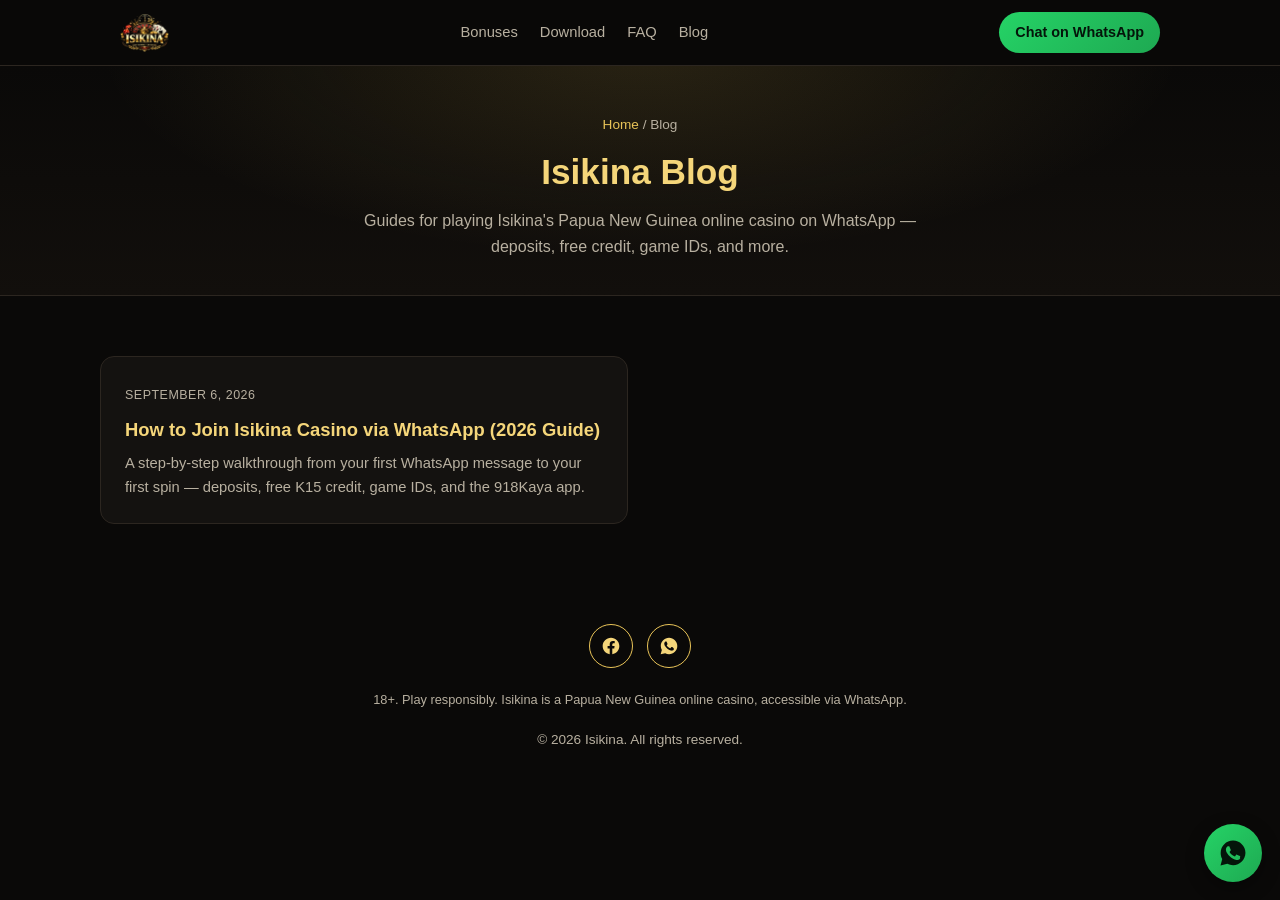
==== blog/index.html @ 1acdf0c7 "Fix large empty gap under logo on mobile The transparency step (fuzz-based black removal) had left ~" ====
<!DOCTYPE html>
<html lang="en">
<head>
<!-- Google tag (gtag.js), deferred until after load to keep it off the critical rendering path -->
<script>
  window.dataLayer = window.dataLayer || [];
  function gtag(){dataLayer.push(arguments);}
  gtag('js', new Date());
  gtag('config', 'G-35WQNCTC9N');
  window.addEventListener('load', function () {
    var s = document.createElement('script');
    s.async = true;
    s.src = 'https://www.googletagmanager.com/gtag/js?id=G-35WQNCTC9N';
    document.head.appendChild(s);
  });
</script>
<meta charset="UTF-8">
<meta name="viewport" content="width=device-width, initial-scale=1.0">
<title>Isikina Blog – Guides for Playing on WhatsApp</title>
<meta name="description" content="Guides on joining Isikina, claiming free credit, getting your 918Kaya game ID, and playing Isikina's Papua New Guinea online casino via WhatsApp.">
<link rel="canonical" href="https://www.isikina.com/blog/index.html">

<meta property="og:type" content="website">
<meta property="og:title" content="Isikina Blog – Guides for Playing on WhatsApp">
<meta property="og:description" content="Guides on joining Isikina, claiming free credit, getting your 918Kaya game ID, and playing Isikina's Papua New Guinea online casino via WhatsApp.">
<meta property="og:image" content="https://www.isikina.com/images/isikina-logo-og.jpg">
<meta property="og:url" content="https://www.isikina.com/blog/index.html">
<meta name="twitter:card" content="summary_large_image">

<link rel="icon" type="image/png" sizes="32x32" href="../images/favicon-32.png">
<link rel="apple-touch-icon" href="../images/favicon-180.png">
<link rel="stylesheet" href="../css/site.css">
</head>
<body>

<header>
  <div class="nav">
    <a href="../index.html" class="brand">
      <img src="../images/isikina-logo-header.webp" alt="Isikina logo" width="100" height="77">
    </a>
    <nav class="nav-links">
      <a href="../index.html#bonuses">Bonuses</a>
      <a href="../index.html#download">Download</a>
      <a href="../index.html#faq">FAQ</a>
      <a href="index.html">Blog</a>
    </nav>
    <div class="header-actions">
      <button class="nav-toggle" aria-label="Menu">☰</button>
      <a class="btn-wa-small" href="https://tinyurl.com/isikina-event" target="_blank" rel="noopener">Chat on WhatsApp</a>
    </div>
  </div>
</header>

<section class="page-hero">
  <div class="container">
    <div class="breadcrumb"><a href="../index.html">Home</a> / Blog</div>
    <h1>Isikina Blog</h1>
    <p style="color:var(--text-dim);max-width:560px;margin:0 auto;">Guides for playing Isikina's Papua New Guinea online casino on WhatsApp — deposits, free credit, game IDs, and more.</p>
  </div>
</section>

<main>
  <section>
    <div class="post-grid">
      <a class="post-card" href="how-to-join-isikina-casino.html">
        <span class="post-date">September 6, 2026</span>
        <h2>How to Join Isikina Casino via WhatsApp (2026 Guide)</h2>
        <p>A step-by-step walkthrough from your first WhatsApp message to your first spin — deposits, free K15 credit, game IDs, and the 918Kaya app.</p>
      </a>
    </div>
  </section>
</main>

<footer>
  <div class="social-links">
    <a href="https://www.facebook.com/share/19qxvDRtX2/?mibextid=wwXIfr" target="_blank" rel="noopener" aria-label="Isikina on Facebook">
      <svg viewBox="0 0 24 24"><path d="M22 12c0-5.52-4.48-10-10-10S2 6.48 2 12c0 4.99 3.66 9.13 8.44 9.88v-6.99H7.9v-2.89h2.54V9.79c0-2.5 1.49-3.89 3.77-3.89 1.09 0 2.23.2 2.23.2v2.45h-1.26c-1.24 0-1.63.77-1.63 1.56v1.88h2.78l-.44 2.89h-2.34v6.99C18.34 21.13 22 16.99 22 12z"/></svg>
    </a>
    <a href="https://whatsapp.com/channel/0029Vb8jQrjIN9ioDK9UNj2c" target="_blank" rel="noopener" aria-label="Isikina WhatsApp Channel">
      <svg viewBox="0 0 24 24"><path d="M12.04 2C6.58 2 2.13 6.45 2.13 11.91c0 1.75.46 3.39 1.26 4.82L2 22l5.44-1.36a9.87 9.87 0 0 0 4.6 1.14h.01c5.46 0 9.91-4.45 9.91-9.91C21.96 6.45 17.5 2 12.04 2zm5.8 14.13c-.24.68-1.4 1.3-1.93 1.38-.5.08-1.13.11-1.82-.11-.42-.13-.96-.31-1.65-.6-2.9-1.25-4.79-4.17-4.94-4.36-.15-.2-1.18-1.57-1.18-3 0-1.42.75-2.12 1.01-2.41.26-.29.57-.36.76-.36.19 0 .38 0 .55.01.18.01.41-.07.64.49.24.58.81 2 .88 2.14.07.15.11.32.02.51-.09.19-.14.31-.27.48-.14.17-.29.37-.41.5-.14.14-.28.29-.12.57.16.28.71 1.18 1.53 1.91 1.05.94 1.94 1.23 2.22 1.37.28.14.44.12.6-.07.16-.19.7-.82.89-1.1.19-.28.38-.23.63-.14.26.09 1.66.79 1.94.93.28.14.47.21.54.33.07.12.07.68-.17 1.36z"/></svg>
    </a>
  </div>
  <p class="disclaimer">18+. Play responsibly. Isikina is a Papua New Guinea online casino, accessible via WhatsApp.</p>
  <p>&copy; 2026 Isikina. All rights reserved.</p>
</footer>

<a class="fab-wa" href="https://tinyurl.com/isikina-event" target="_blank" rel="noopener" aria-label="Chat on WhatsApp">
  <svg xmlns="http://www.w3.org/2000/svg" width="30" height="30" viewBox="0 0 24 24" fill="#04150a"><path d="M12.04 2C6.58 2 2.13 6.45 2.13 11.91c0 1.75.46 3.39 1.26 4.82L2 22l5.44-1.36a9.87 9.87 0 0 0 4.6 1.14h.01c5.46 0 9.91-4.45 9.91-9.91C21.96 6.45 17.5 2 12.04 2zm5.8 14.13c-.24.68-1.4 1.3-1.93 1.38-.5.08-1.13.11-1.82-.11-.42-.13-.96-.31-1.65-.6-2.9-1.25-4.79-4.17-4.94-4.36-.15-.2-1.18-1.57-1.18-3 0-1.42.75-2.12 1.01-2.41.26-.29.57-.36.76-.36.19 0 .38 0 .55.01.18.01.41-.07.64.49.24.58.81 2 .88 2.14.07.15.11.32.02.51-.09.19-.14.31-.27.48-.14.17-.29.37-.41.5-.14.14-.28.29-.12.57.16.28.71 1.18 1.53 1.91 1.05.94 1.94 1.23 2.22 1.37.28.14.44.12.6-.07.16-.19.7-.82.89-1.1.19-.28.38-.23.63-.14.26.09 1.66.79 1.94.93.28.14.47.21.54.33.07.12.07.68-.17 1.36z"/></svg>
</a>

<script src="../js/nav.js"></script>

</body>
</html>
---- css/site.css ----
:root{
  --bg:#0a0908;
  --bg-panel:#141210;
  --bg-panel-2:#1b1815;
  --gold:#e9c458;
  --gold-bright:#f5d67a;
  --red:#b3242c;
  --text:#f1ece1;
  --text-dim:#b8b0a0;
  --border:#2c2620;
}
*{box-sizing:border-box;}
html{scroll-behavior:smooth;}
body{
  margin:0;
  background:var(--bg);
  color:var(--text);
  font-family:-apple-system,BlinkMacSystemFont,"Segoe UI",Roboto,Arial,sans-serif;
  line-height:1.6;
}
a{color:inherit;}
img{max-width:100%;display:block;}
.container{max-width:1080px;margin:0 auto;padding:0 20px;}

/* Announcement slider */
.announce-bar{
  position:relative;width:100%;height:38px;overflow:hidden;
  background:linear-gradient(90deg,#7a1319,var(--red),#7a1319);
  border-bottom:1px solid var(--border);
}
.announce-slide{
  position:absolute;inset:0;display:flex;align-items:center;justify-content:center;gap:8px;
  text-decoration:none;color:var(--gold-bright);font-weight:700;font-size:0.82rem;
  letter-spacing:0.4px;text-align:center;padding:0 16px;opacity:0;
  animation:announceFade 16s infinite;
}
.announce-slide:hover{color:#fff;}
.announce-slide:nth-child(1){animation-delay:0s;}
.announce-slide:nth-child(2){animation-delay:4s;}
.announce-slide:nth-child(3){animation-delay:8s;}
.announce-slide:nth-child(4){animation-delay:12s;}
@keyframes announceFade{
  0%{opacity:0;transform:translateY(6px);}
  3%,20%{opacity:1;transform:translateY(0);}
  23%,100%{opacity:0;transform:translateY(-6px);}
}
@media (prefers-reduced-motion:reduce){
  .announce-slide{animation:none;opacity:0;position:static;}
  .announce-slide:first-child{opacity:1;}
  .announce-slide:not(:first-child){display:none;}
}
@media (max-width:480px){ .announce-slide{font-size:0.72rem;} }

/* Header */
header{
  position:sticky;top:0;z-index:50;
  background:rgba(10,9,8,0.92);
  backdrop-filter:blur(6px);
  border-bottom:1px solid var(--border);
}
.nav{position:relative;display:flex;align-items:center;justify-content:space-between;padding:12px 20px;max-width:1080px;margin:0 auto;}
.brand{display:flex;align-items:center;gap:10px;font-weight:800;letter-spacing:1px;color:var(--gold-bright);text-decoration:none;font-size:1.1rem;}
.brand img{height:38px;width:auto;}
.nav-links{display:flex;gap:22px;font-size:0.92rem;}
.nav-links a{text-decoration:none;color:var(--text-dim);}
.nav-links a:hover{color:var(--gold);}
.btn-wa-small{background:linear-gradient(135deg,#25D366,#1ea952);color:#04150a;padding:9px 16px;border-radius:999px;font-weight:700;text-decoration:none;font-size:0.9rem;white-space:nowrap;}
.header-actions{display:flex;align-items:center;gap:10px;}
.header-social{
  width:34px;height:34px;border-radius:50%;border:1.5px solid var(--gold);
  display:flex;align-items:center;justify-content:center;flex-shrink:0;
  transition:background .15s ease;
}
.header-social svg{width:16px;height:16px;fill:var(--gold-bright);}
.header-social:hover{background:var(--gold);}
.header-social:hover svg{fill:#0a0908;}
.nav-toggle{
  display:none;background:none;border:1.5px solid var(--gold);border-radius:8px;
  width:38px;height:38px;color:var(--gold-bright);font-size:1.3rem;cursor:pointer;
  align-items:center;justify-content:center;flex-shrink:0;
}
@media (max-width:720px){
  .nav-toggle{display:flex;}
  .nav-links{
    display:none;position:absolute;top:100%;left:0;right:0;
    flex-direction:column;gap:0;background:var(--bg);
    border-bottom:1px solid var(--border);padding:8px 20px;z-index:40;
  }
  .nav-links.open{display:flex;}
  .nav-links a{padding:13px 0;border-bottom:1px solid var(--border);}
  .nav-links a:last-child{border-bottom:none;}
}
@media (max-width:420px){ .header-social{display:none;} }

/* Follow section */
.follow-section{background:linear-gradient(180deg,#120f0c,#0a0908);border-bottom:1px solid var(--border);}
.follow-grid{display:grid;grid-template-columns:1fr 1fr;gap:20px;max-width:760px;margin:0 auto;}
.follow-card{
  display:flex;align-items:center;gap:16px;
  background:var(--bg-panel);border:1.5px solid var(--gold);border-radius:14px;
  padding:22px;text-decoration:none;color:var(--text);transition:transform .15s ease,background .15s ease;
}
.follow-card:hover{transform:translateY(-3px);background:var(--bg-panel-2);}
.follow-card svg{width:36px;height:36px;fill:var(--gold-bright);flex-shrink:0;}
.follow-card strong{display:block;color:var(--gold-bright);font-size:1.02rem;margin-bottom:2px;}
.follow-card span{color:var(--text-dim);font-size:0.85rem;line-height:1.4;}
@media (max-width:600px){ .follow-grid{grid-template-columns:1fr;} }

/* Hero */
.hero{
  position:relative;
  padding:64px 20px 56px;
  text-align:center;
  background:
    radial-gradient(ellipse at 50% -10%, rgba(233,196,88,0.14), transparent 60%),
    linear-gradient(180deg,#0a0908,#120f0c);
  border-bottom:1px solid var(--border);
}
.hero img.logo{max-width:260px;margin:0 auto 22px;}
.hero h1{
  font-size:clamp(1.7rem,4.2vw,2.6rem);
  margin:0 0 10px;
  color:var(--gold-bright);
  letter-spacing:0.5px;
}
.hero .tagline{
  color:var(--gold);
  font-weight:700;
  letter-spacing:2px;
  text-transform:uppercase;
  font-size:0.85rem;
  margin-bottom:16px;
}
.hero p.sub{max-width:620px;margin:0 auto 28px;color:var(--text-dim);font-size:1.02rem;}
.hero-ctas{display:flex;gap:14px;justify-content:center;flex-wrap:wrap;}

.btn{
  display:inline-block;padding:15px 30px;border-radius:10px;
  font-weight:800;text-decoration:none;font-size:1rem;
  transition:transform .15s ease;
}
.btn:hover{transform:translateY(-2px);}
.btn-primary{background:linear-gradient(135deg,#25D366,#1ea952);color:#04150a;}
.btn-secondary{background:transparent;border:1.5px solid var(--gold);color:var(--gold-bright);}

/* Quick facts strip */
.facts{
  display:grid;grid-template-columns:repeat(4,1fr);gap:1px;
  background:var(--border);
  border-top:1px solid var(--border);border-bottom:1px solid var(--border);
}
.facts div{background:var(--bg-panel);padding:22px 10px;text-align:center;}
.facts strong{display:block;color:var(--gold-bright);font-size:1.25rem;margin-bottom:4px;}
.facts span{color:var(--text-dim);font-size:0.82rem;}
@media (max-width:720px){ .facts{grid-template-columns:repeat(2,1fr);} }

section{padding:60px 20px;}
.section-title{text-align:center;margin-bottom:8px;font-size:clamp(1.4rem,3vw,1.9rem);color:var(--gold-bright);}
.section-sub{text-align:center;color:var(--text-dim);max-width:560px;margin:0 auto 40px;}

/* Steps */
.steps{display:grid;grid-template-columns:repeat(3,1fr);gap:24px;max-width:1080px;margin:0 auto;}
.step{background:var(--bg-panel);border:1px solid var(--border);border-radius:14px;padding:28px 22px;text-align:center;}
.step .num{
  width:40px;height:40px;border-radius:50%;background:var(--red);color:#fff;
  display:flex;align-items:center;justify-content:center;font-weight:800;margin:0 auto 16px;
}
.step h3{color:var(--gold);margin:0 0 8px;font-size:1.05rem;}
.step p{color:var(--text-dim);font-size:0.94rem;margin:0;}
@media (max-width:800px){ .steps{grid-template-columns:1fr;} }

/* Bonuses */
.bonus-grid{display:grid;grid-template-columns:1fr 1fr;gap:24px;max-width:960px;margin:0 auto;}
.bonus-card{
  background:linear-gradient(160deg,var(--bg-panel-2),var(--bg-panel));
  border:1px solid var(--border);border-radius:16px;padding:30px 26px;
}
.bonus-card h3{color:var(--gold-bright);margin-top:0;font-size:1.2rem;}
.bonus-card ul{margin:14px 0 20px;padding-left:20px;color:var(--text-dim);font-size:0.94rem;}
.bonus-card li{margin-bottom:6px;}
@media (max-width:760px){ .bonus-grid{grid-template-columns:1fr;} }

/* Games slider */
.slider{
  position:relative;max-width:900px;margin:0 auto;border-radius:14px;overflow:hidden;
  border:1px solid var(--border);background:var(--bg-panel);aspect-ratio:1200/524;
}
.slider-track{display:flex;height:100%;transition:transform .5s ease;}
.slider-track img{width:100%;height:100%;flex-shrink:0;display:block;object-fit:cover;}
.slider-btn{
  position:absolute;top:50%;transform:translateY(-50%);
  background:rgba(10,9,8,0.65);color:var(--gold-bright);border:1px solid var(--gold);
  width:40px;height:40px;border-radius:50%;display:flex;align-items:center;justify-content:center;
  cursor:pointer;font-size:1.3rem;line-height:1;
}
.slider-btn:hover{background:var(--gold);color:#0a0908;}
.slider-btn.prev{left:12px;}
.slider-btn.next{right:12px;}
.slider-dots{display:flex;justify-content:center;gap:4px;margin-top:16px;}
.slider-dots button{
  width:24px;height:24px;background:none;border:none;cursor:pointer;padding:0;
  position:relative;
}
.slider-dots button::after{
  content:"";position:absolute;top:50%;left:50%;transform:translate(-50%,-50%);
  width:9px;height:9px;border-radius:50%;background:var(--border);
}
.slider-dots button.active::after{background:var(--gold);}
@media (max-width:600px){ .slider-btn{width:34px;height:34px;font-size:1.1rem;} }

/* Why */
.why-grid{display:grid;grid-template-columns:repeat(2,1fr);gap:20px;max-width:960px;margin:0 auto;}
.why-item{display:flex;gap:14px;padding:18px;}
.why-item .dot{color:var(--gold);font-size:1.3rem;line-height:1;}
.why-item h3{margin:0 0 4px;color:var(--gold-bright);font-size:1rem;}
.why-item p{margin:0;color:var(--text-dim);font-size:0.92rem;}
@media (max-width:720px){ .why-grid{grid-template-columns:1fr;} }

/* FAQ */
.faq{max-width:760px;margin:0 auto;}
details{
  background:var(--bg-panel);border:1px solid var(--border);border-radius:10px;
  padding:16px 20px;margin-bottom:12px;
}
summary{cursor:pointer;font-weight:700;color:var(--gold-bright);list-style:none;}
summary::-webkit-details-marker{display:none;}
summary::after{content:"+";float:right;color:var(--gold);}
details[open] summary::after{content:"−";}
details p{color:var(--text-dim);margin:12px 0 2px;font-size:0.94rem;}

/* Final CTA */
.final-cta{
  text-align:center;background:linear-gradient(135deg,#1b1000,#0a0908);
  border-top:1px solid var(--border);border-bottom:1px solid var(--border);
}
.final-cta h2{color:var(--gold-bright);font-size:clamp(1.4rem,3vw,2rem);margin-bottom:10px;}
.final-cta p{color:var(--text-dim);margin-bottom:26px;}

footer{padding:40px 20px 100px;text-align:center;color:var(--text-dim);font-size:0.85rem;}
footer .disclaimer{max-width:640px;margin:0 auto 18px;font-size:0.8rem;color:var(--text-dim);}
footer a{color:var(--gold);text-decoration:none;}
.social-links{display:flex;justify-content:center;gap:14px;margin-bottom:22px;}
.social-links a{
  width:44px;height:44px;border-radius:50%;
  border:1.5px solid var(--gold);
  display:flex;align-items:center;justify-content:center;
  transition:background .15s ease,transform .15s ease;
}
.social-links a:hover{background:var(--gold);transform:translateY(-2px);}
.social-links a:hover svg{fill:#0a0908;}
.social-links svg{width:20px;height:20px;fill:var(--gold-bright);transition:fill .15s ease;}

/* Floating WhatsApp button (mobile) */
.fab-wa{
  position:fixed;bottom:18px;right:18px;z-index:60;
  background:linear-gradient(135deg,#25D366,#1ea952);
  color:#04150a;width:58px;height:58px;border-radius:50%;
  display:flex;align-items:center;justify-content:center;
  text-decoration:none;font-size:1.6rem;font-weight:800;
  box-shadow:0 6px 18px rgba(0,0,0,0.4);
}

/* ============ Blog ============ */
.page-hero{
  padding:48px 20px 36px;text-align:center;
  background:radial-gradient(ellipse at 50% -10%, rgba(233,196,88,0.14), transparent 60%), linear-gradient(180deg,#0a0908,#120f0c);
  border-bottom:1px solid var(--border);
}
.page-hero h1{color:var(--gold-bright);font-size:clamp(1.5rem,3.6vw,2.2rem);margin:8px 0;}
.breadcrumb{font-size:0.85rem;color:var(--text-dim);}
.breadcrumb a{color:var(--gold);text-decoration:none;}

.post-grid{display:grid;grid-template-columns:repeat(2,1fr);gap:24px;max-width:1080px;margin:0 auto;}
@media (max-width:760px){ .post-grid{grid-template-columns:1fr;} }
.post-card{
  background:var(--bg-panel);border:1px solid var(--border);border-radius:14px;
  padding:24px;text-decoration:none;display:block;transition:transform .15s ease;
}
.post-card:hover{transform:translateY(-3px);}
.post-card .post-date{color:var(--text-dim);font-size:0.78rem;text-transform:uppercase;letter-spacing:0.5px;}
.post-card h2{color:var(--gold-bright);font-size:1.15rem;margin:8px 0;}
.post-card p{color:var(--text-dim);font-size:0.92rem;margin:0;}

article.post{max-width:720px;margin:0 auto;padding:48px 20px 80px;}
article.post .post-meta{color:var(--text-dim);font-size:0.85rem;margin-bottom:28px;}
article.post h2{color:var(--gold-bright);font-size:1.35rem;margin-top:36px;}
article.post h3{color:var(--gold);font-size:1.1rem;}
article.post p{color:var(--text);font-size:1rem;}
article.post ul,article.post ol{color:var(--text);}
article.post a.inline-link{color:var(--gold);text-decoration:underline;}
.toc-box{background:var(--bg-panel);border:1px solid var(--border);border-radius:12px;padding:20px 24px;margin:24px 0;}
.toc-box h2{margin-top:0!important;font-size:1rem!important;}
.toc-box ol{margin:0;padding-left:20px;color:var(--text-dim);font-size:0.92rem;}
.toc-box a{color:var(--gold);text-decoration:none;}
.jump-top{display:inline-block;margin:8px 0 20px;font-size:0.82rem;color:var(--gold);text-decoration:none;}
.back-link{display:inline-block;margin-bottom:24px;color:var(--gold);text-decoration:none;font-size:0.9rem;}
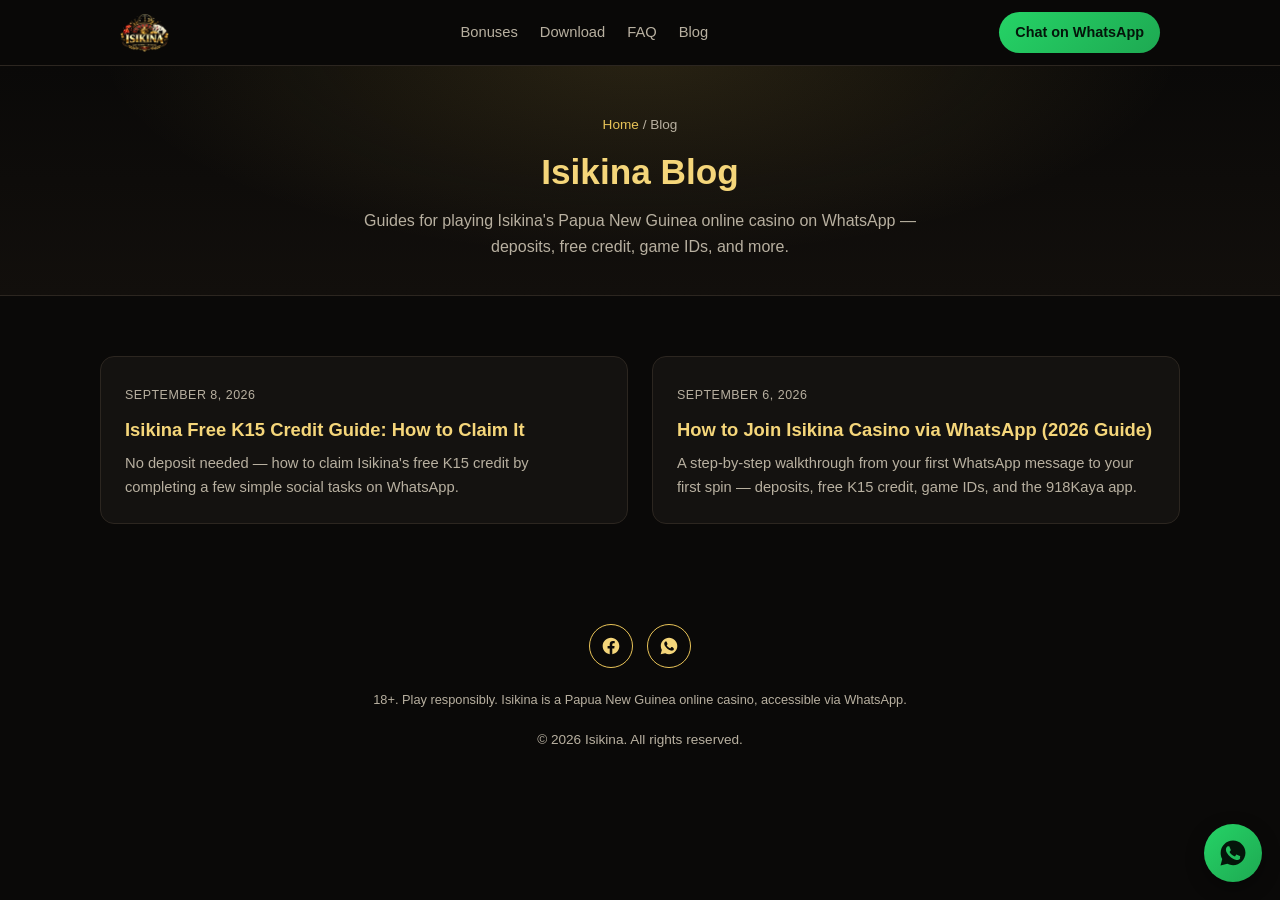
==== commit 4bee5446: "Add blog post: Isikina Free K15 Credit Guide New post targeting "Isikina free credit guide" (from th" ====
--- a/blog/index.html
+++ b/blog/index.html
@@ -62,6 +62,11 @@
 <main>
   <section>
     <div class="post-grid">
+      <a class="post-card" href="isikina-free-credit-guide.html">
+        <span class="post-date">September 8, 2026</span>
+        <h2>Isikina Free K15 Credit Guide: How to Claim It</h2>
+        <p>No deposit needed — how to claim Isikina's free K15 credit by completing a few simple social tasks on WhatsApp.</p>
+      </a>
       <a class="post-card" href="how-to-join-isikina-casino.html">
         <span class="post-date">September 6, 2026</span>
         <h2>How to Join Isikina Casino via WhatsApp (2026 Guide)</h2>
--- a/css/site.css
+++ b/css/site.css
@@ -116,7 +116,6 @@
     linear-gradient(180deg,#0a0908,#120f0c);
   border-bottom:1px solid var(--border);
 }
-.hero img.logo{max-width:260px;margin:0 auto 22px;}
 .hero h1{
   font-size:clamp(1.7rem,4.2vw,2.6rem);
   margin:0 0 10px;
@@ -170,7 +169,8 @@
 @media (max-width:800px){ .steps{grid-template-columns:1fr;} }
 
 /* Bonuses */
-.bonus-grid{display:grid;grid-template-columns:1fr 1fr;gap:24px;max-width:960px;margin:0 auto;}
+.bonus-grid{display:grid;grid-template-columns:repeat(3,1fr);gap:24px;max-width:1080px;margin:0 auto;}
+@media (max-width:900px){ .bonus-grid{grid-template-columns:1fr 1fr;} }
 .bonus-card{
   background:linear-gradient(160deg,var(--bg-panel-2),var(--bg-panel));
   border:1px solid var(--border);border-radius:16px;padding:30px 26px;
@@ -186,7 +186,7 @@
   border:1px solid var(--border);background:var(--bg-panel);aspect-ratio:1200/524;
 }
 .slider-track{display:flex;height:100%;transition:transform .5s ease;}
-.slider-track img{width:100%;height:100%;flex-shrink:0;display:block;object-fit:cover;}
+.slider-track img{width:100%;height:100%;flex-shrink:0;display:block;object-fit:contain;background:var(--bg-panel);}
 .slider-btn{
   position:absolute;top:50%;transform:translateY(-50%);
   background:rgba(10,9,8,0.65);color:var(--gold-bright);border:1px solid var(--gold);
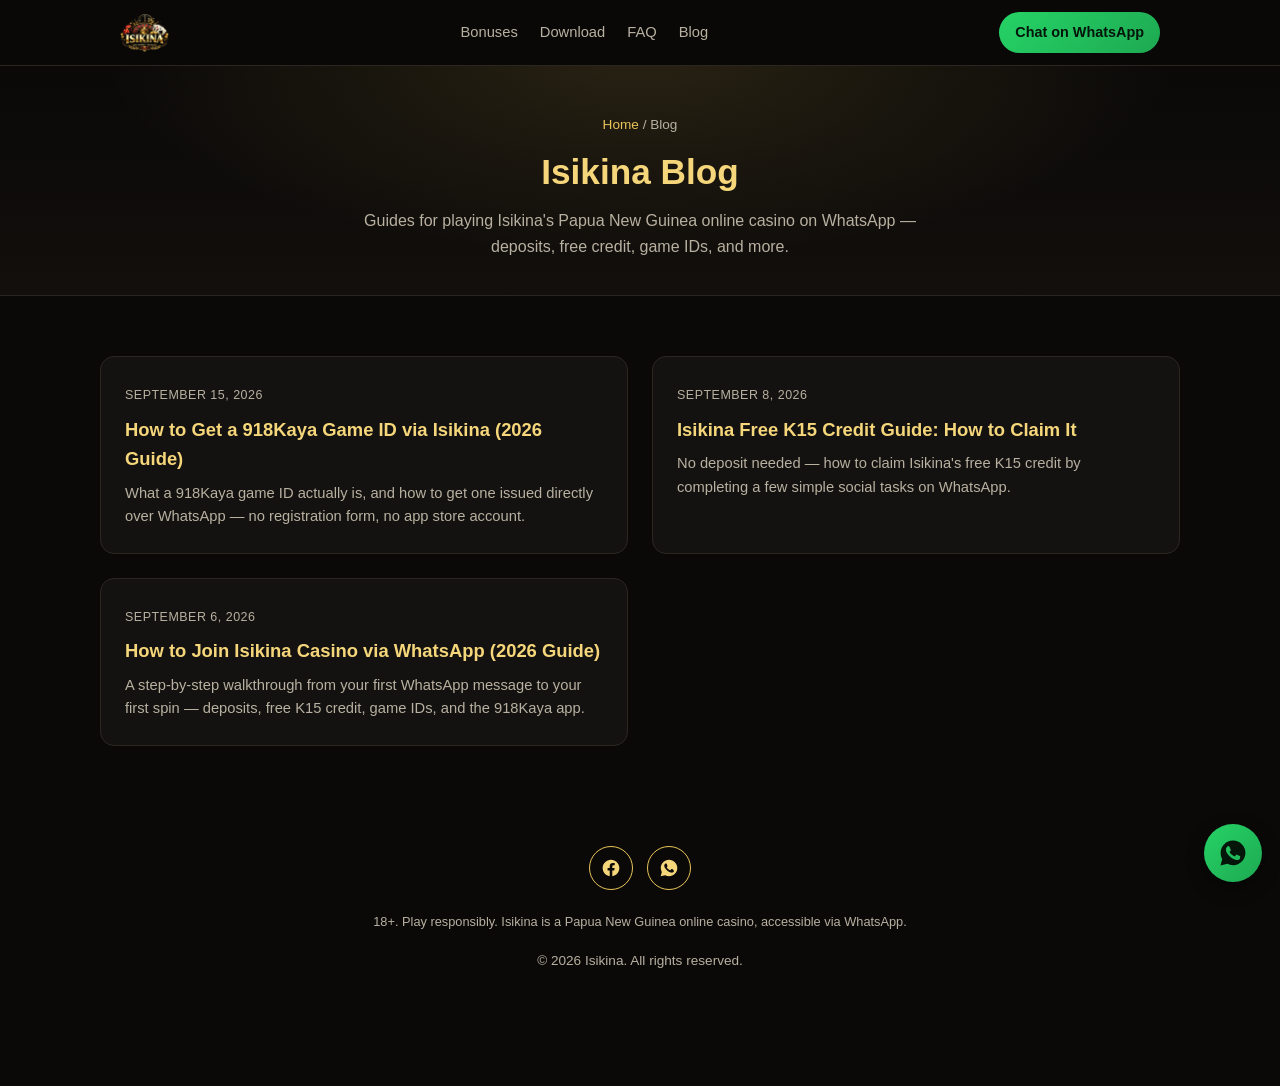
==== commit 7c49e154: "Add blog post: How to Get a 918Kaya Game ID via Isikina Co-Authored-By: Claude Sonnet 5 <noreply@ant" ====
--- a/blog/index.html
+++ b/blog/index.html
@@ -62,6 +62,11 @@
 <main>
   <section>
     <div class="post-grid">
+      <a class="post-card" href="how-to-get-918kaya-game-id.html">
+        <span class="post-date">September 15, 2026</span>
+        <h2>How to Get a 918Kaya Game ID via Isikina (2026 Guide)</h2>
+        <p>What a 918Kaya game ID actually is, and how to get one issued directly over WhatsApp — no registration form, no app store account.</p>
+      </a>
       <a class="post-card" href="isikina-free-credit-guide.html">
         <span class="post-date">September 8, 2026</span>
         <h2>Isikina Free K15 Credit Guide: How to Claim It</h2>
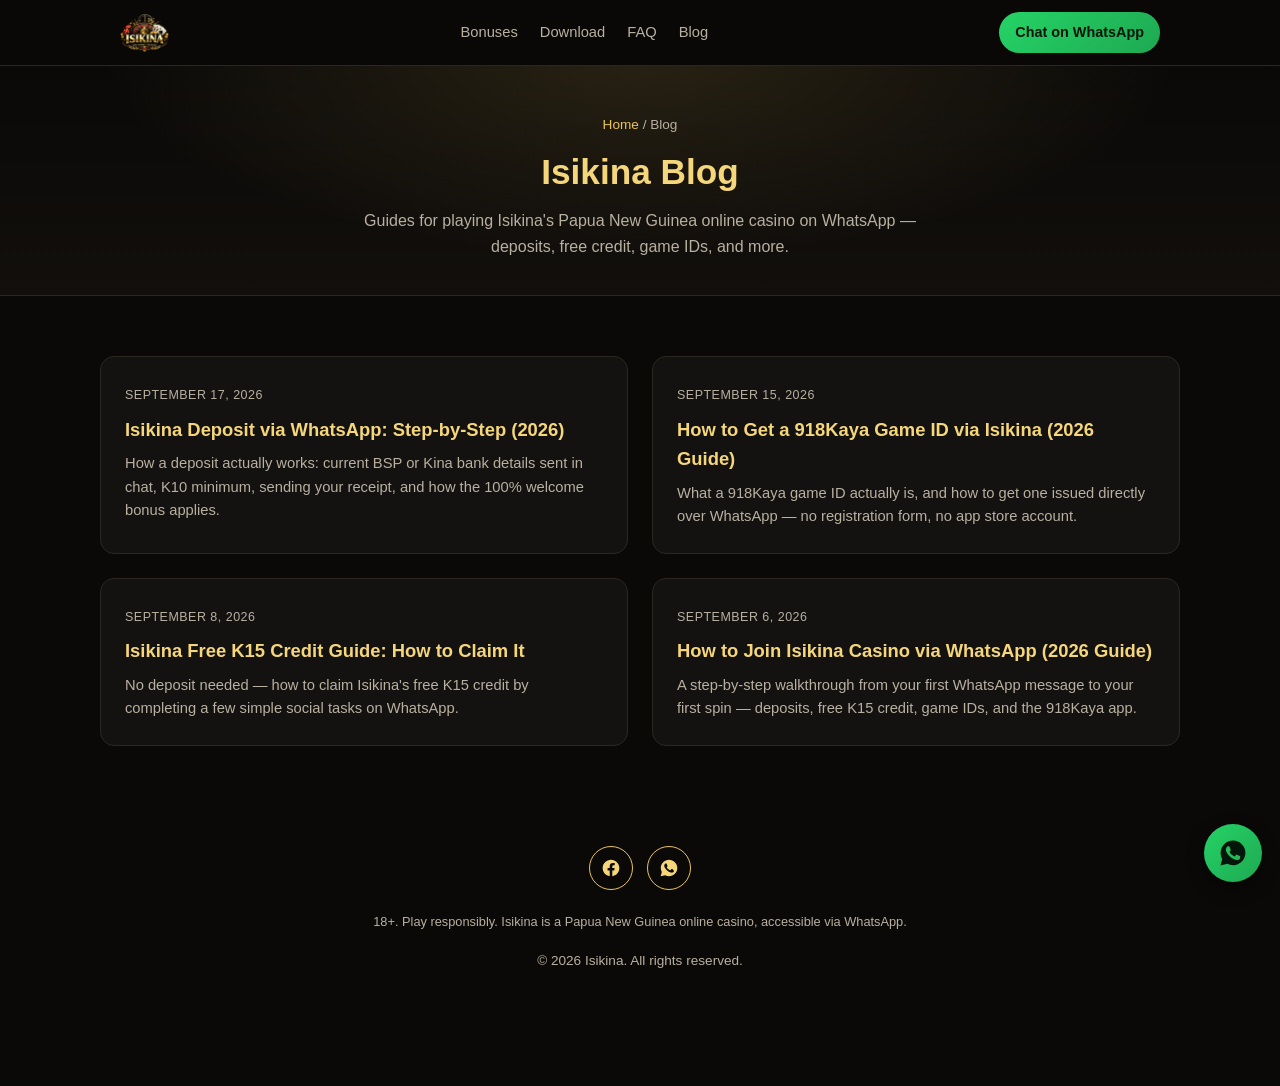
==== commit 30d15955: "Add new blog post: Isikina Deposit via WhatsApp Walks through the current BSP/Kina bank details flow" ====
--- a/blog/index.html
+++ b/blog/index.html
@@ -62,6 +62,11 @@
 <main>
   <section>
     <div class="post-grid">
+      <a class="post-card" href="isikina-deposit-via-whatsapp.html">
+        <span class="post-date">September 17, 2026</span>
+        <h2>Isikina Deposit via WhatsApp: Step-by-Step (2026)</h2>
+        <p>How a deposit actually works: current BSP or Kina bank details sent in chat, K10 minimum, sending your receipt, and how the 100% welcome bonus applies.</p>
+      </a>
       <a class="post-card" href="how-to-get-918kaya-game-id.html">
         <span class="post-date">September 15, 2026</span>
         <h2>How to Get a 918Kaya Game ID via Isikina (2026 Guide)</h2>
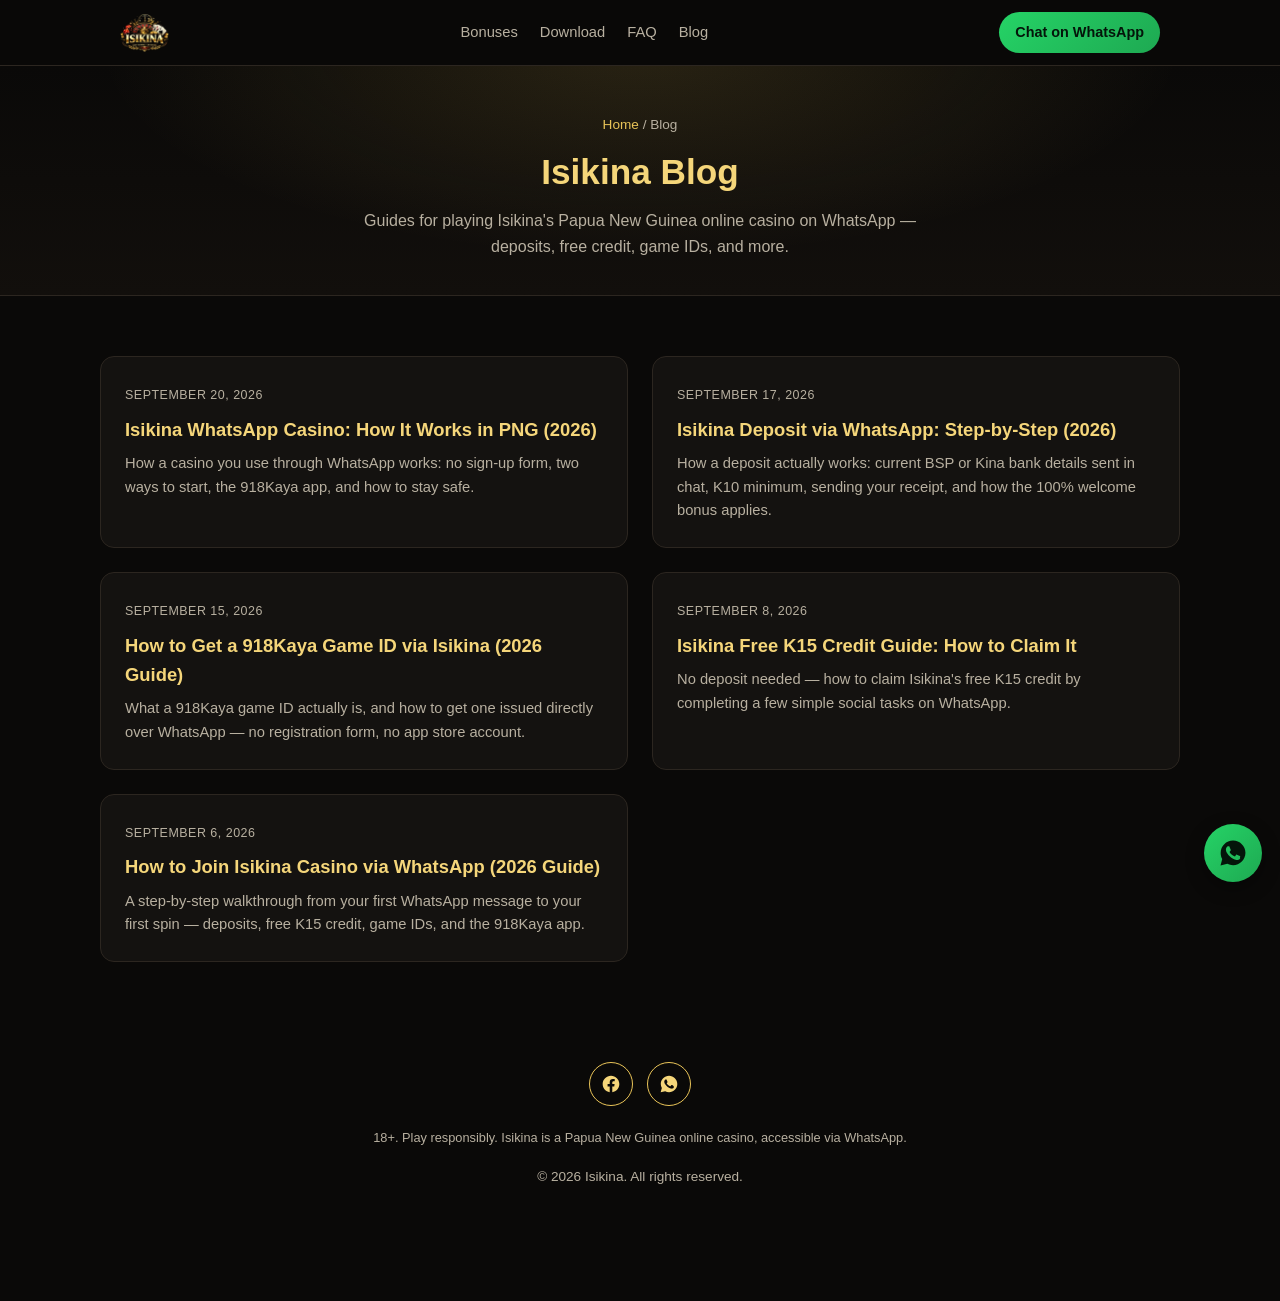
==== commit f3e7d447: "Add Isikina WhatsApp Casino post and fix 918Kaya app-required wording New blog post targeting "Isiki" ====
--- a/blog/index.html
+++ b/blog/index.html
@@ -62,6 +62,11 @@
 <main>
   <section>
     <div class="post-grid">
+      <a class="post-card" href="isikina-whatsapp-casino.html">
+        <span class="post-date">September 20, 2026</span>
+        <h2>Isikina WhatsApp Casino: How It Works in PNG (2026)</h2>
+        <p>How a casino you use through WhatsApp works: no sign-up form, two ways to start, the 918Kaya app, and how to stay safe.</p>
+      </a>
       <a class="post-card" href="isikina-deposit-via-whatsapp.html">
         <span class="post-date">September 17, 2026</span>
         <h2>Isikina Deposit via WhatsApp: Step-by-Step (2026)</h2>
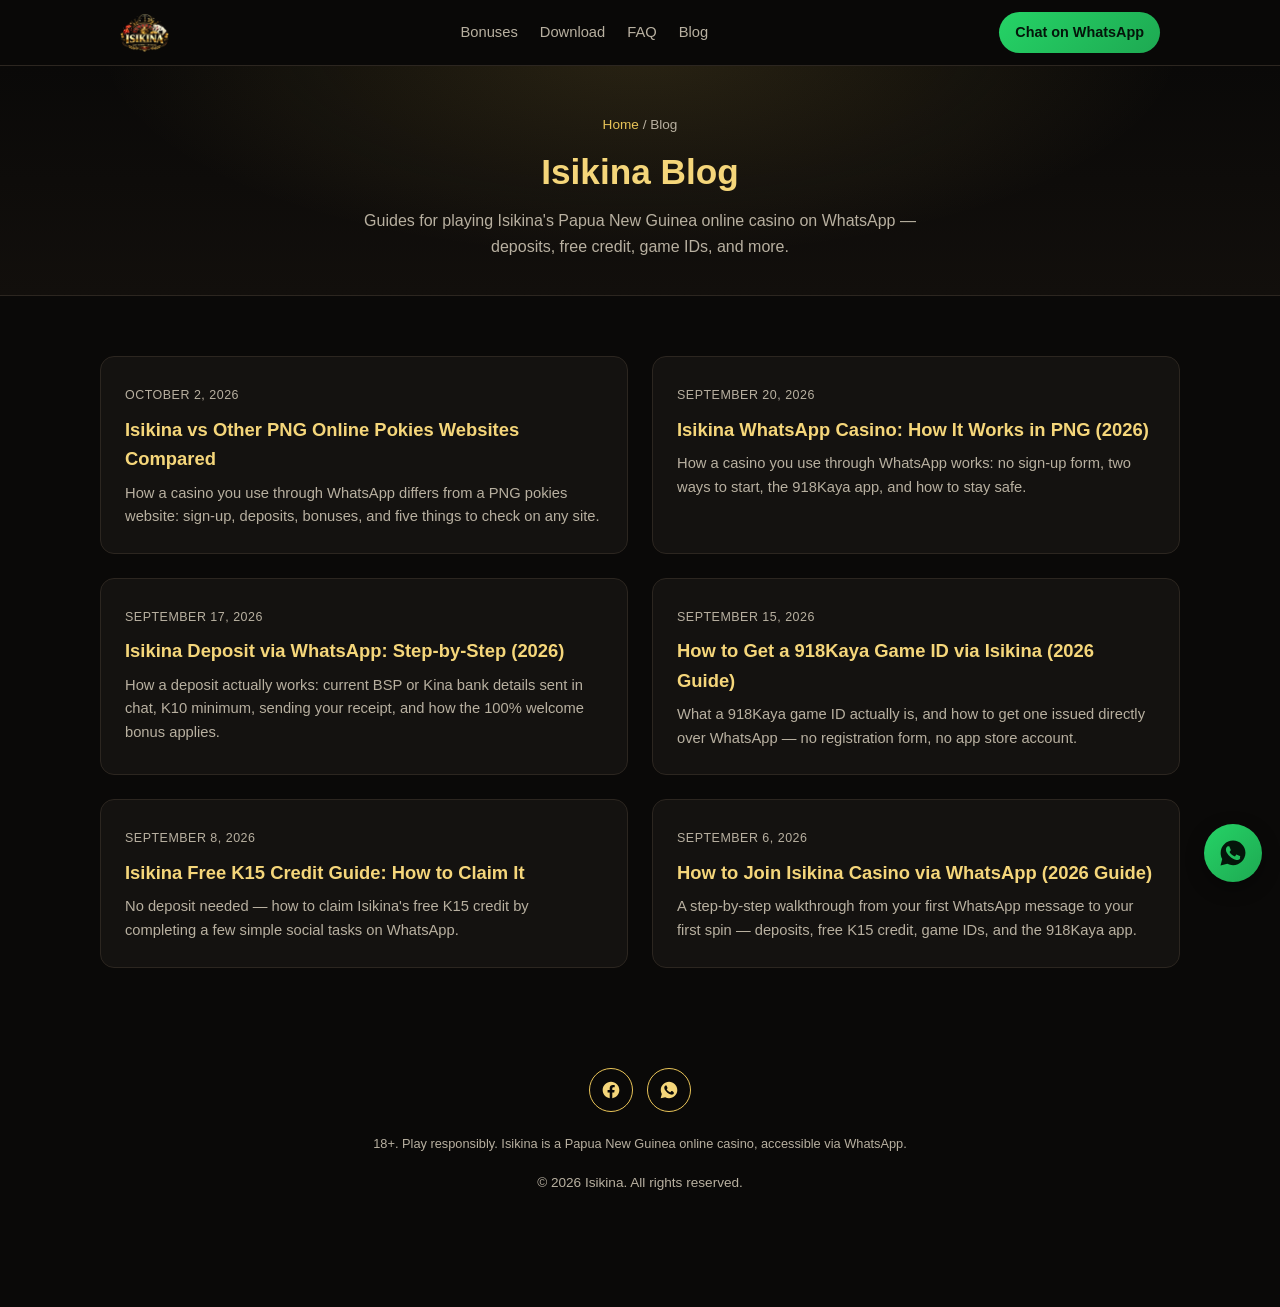
==== commit 2e0ed7a3: "Add blog post: Isikina vs Other PNG Online Pokies Websites Compares the WhatsApp-chat style with a t" ====
--- a/blog/index.html
+++ b/blog/index.html
@@ -62,6 +62,11 @@
 <main>
   <section>
     <div class="post-grid">
+      <a class="post-card" href="isikina-vs-png-online-pokies-websites.html">
+        <span class="post-date">October 2, 2026</span>
+        <h2>Isikina vs Other PNG Online Pokies Websites Compared</h2>
+        <p>How a casino you use through WhatsApp differs from a PNG pokies website: sign-up, deposits, bonuses, and five things to check on any site.</p>
+      </a>
       <a class="post-card" href="isikina-whatsapp-casino.html">
         <span class="post-date">September 20, 2026</span>
         <h2>Isikina WhatsApp Casino: How It Works in PNG (2026)</h2>
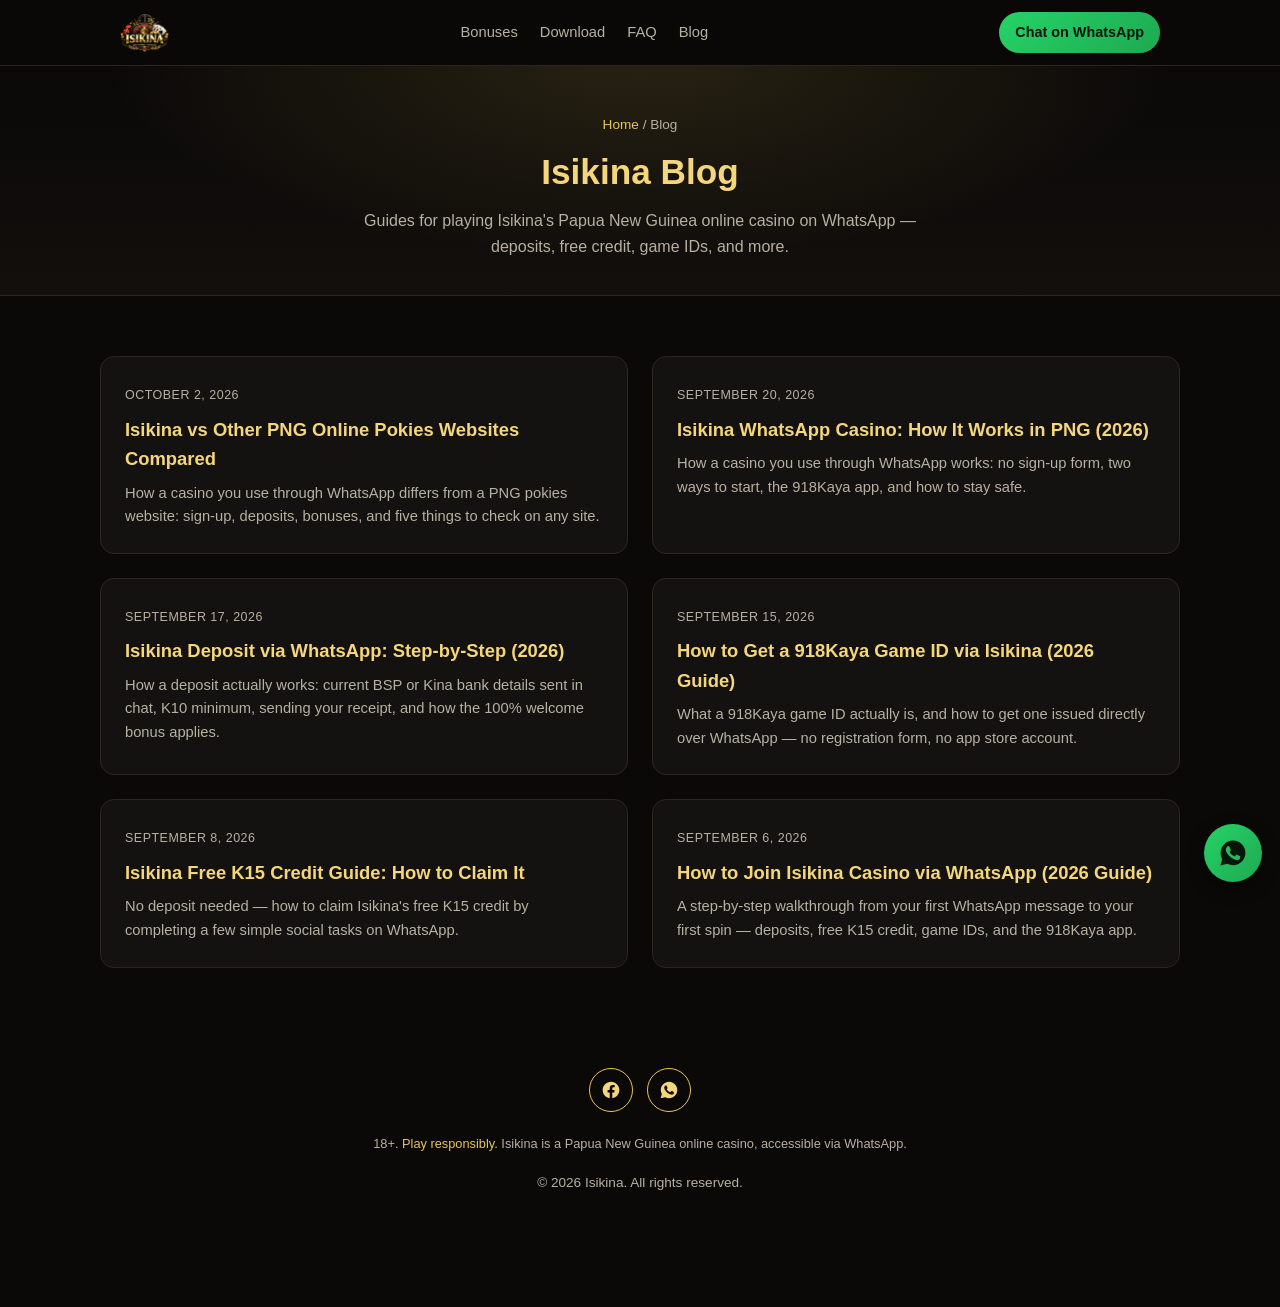
==== commit 2ca113e3: "Add Responsible Gaming page and footer links Co-Authored-By: Claude Sonnet 5.5 <noreply@anthropic.co" ====
--- a/blog/index.html
+++ b/blog/index.html
@@ -105,7 +105,7 @@
       <svg viewBox="0 0 24 24"><path d="M12.04 2C6.58 2 2.13 6.45 2.13 11.91c0 1.75.46 3.39 1.26 4.82L2 22l5.44-1.36a9.87 9.87 0 0 0 4.6 1.14h.01c5.46 0 9.91-4.45 9.91-9.91C21.96 6.45 17.5 2 12.04 2zm5.8 14.13c-.24.68-1.4 1.3-1.93 1.38-.5.08-1.13.11-1.82-.11-.42-.13-.96-.31-1.65-.6-2.9-1.25-4.79-4.17-4.94-4.36-.15-.2-1.18-1.57-1.18-3 0-1.42.75-2.12 1.01-2.41.26-.29.57-.36.76-.36.19 0 .38 0 .55.01.18.01.41-.07.64.49.24.58.81 2 .88 2.14.07.15.11.32.02.51-.09.19-.14.31-.27.48-.14.17-.29.37-.41.5-.14.14-.28.29-.12.57.16.28.71 1.18 1.53 1.91 1.05.94 1.94 1.23 2.22 1.37.28.14.44.12.6-.07.16-.19.7-.82.89-1.1.19-.28.38-.23.63-.14.26.09 1.66.79 1.94.93.28.14.47.21.54.33.07.12.07.68-.17 1.36z"/></svg>
     </a>
   </div>
-  <p class="disclaimer">18+. Play responsibly. Isikina is a Papua New Guinea online casino, accessible via WhatsApp.</p>
+  <p class="disclaimer">18+. <a href="../responsible-gaming.html">Play responsibly.</a> Isikina is a Papua New Guinea online casino, accessible via WhatsApp.</p>
   <p>&copy; 2026 Isikina. All rights reserved.</p>
 </footer>
 
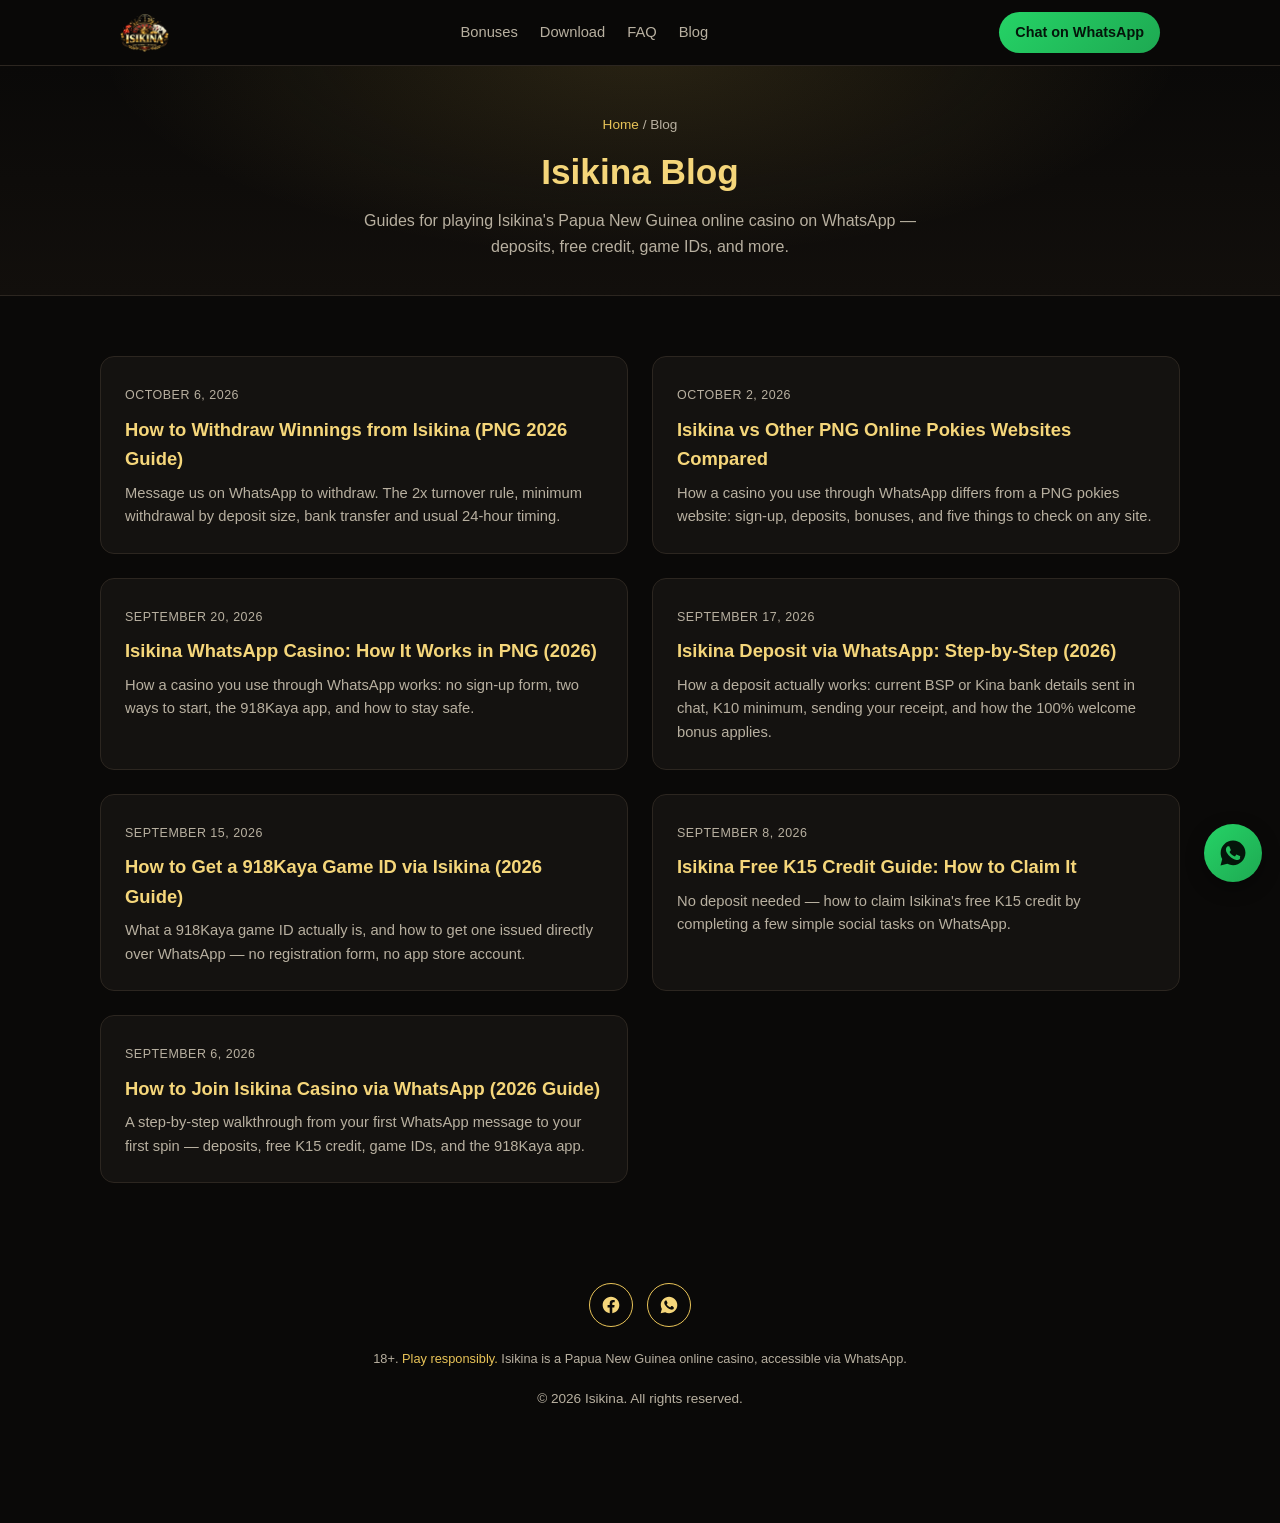
==== commit 10dab734: "Add withdrawal guide and update minimum-withdrawal wording Co-Authored-By: Claude Sonnet 5.5 <norepl" ====
--- a/blog/index.html
+++ b/blog/index.html
@@ -62,6 +62,11 @@
 <main>
   <section>
     <div class="post-grid">
+      <a class="post-card" href="how-to-withdraw-winnings-isikina.html">
+        <span class="post-date">October 6, 2026</span>
+        <h2>How to Withdraw Winnings from Isikina (PNG 2026 Guide)</h2>
+        <p>Message us on WhatsApp to withdraw. The 2x turnover rule, minimum withdrawal by deposit size, bank transfer and usual 24-hour timing.</p>
+      </a>
       <a class="post-card" href="isikina-vs-png-online-pokies-websites.html">
         <span class="post-date">October 2, 2026</span>
         <h2>Isikina vs Other PNG Online Pokies Websites Compared</h2>
